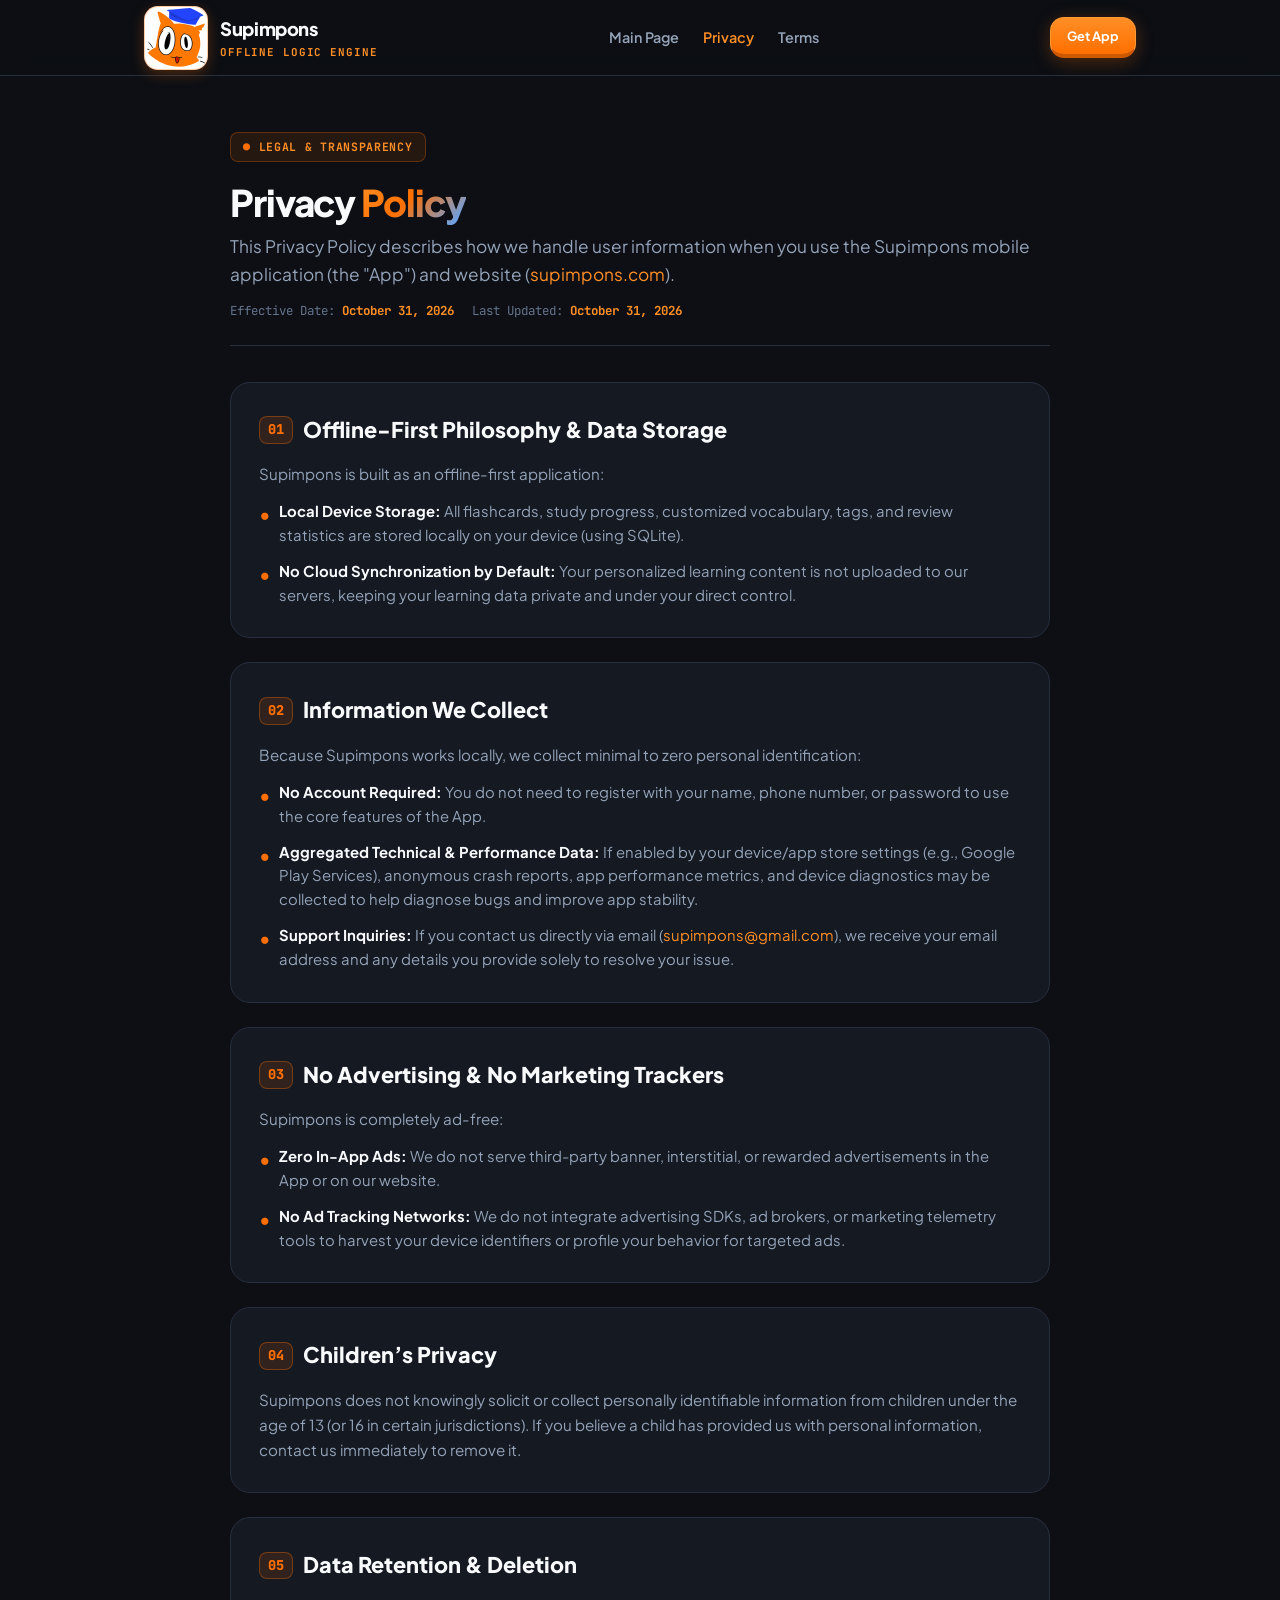
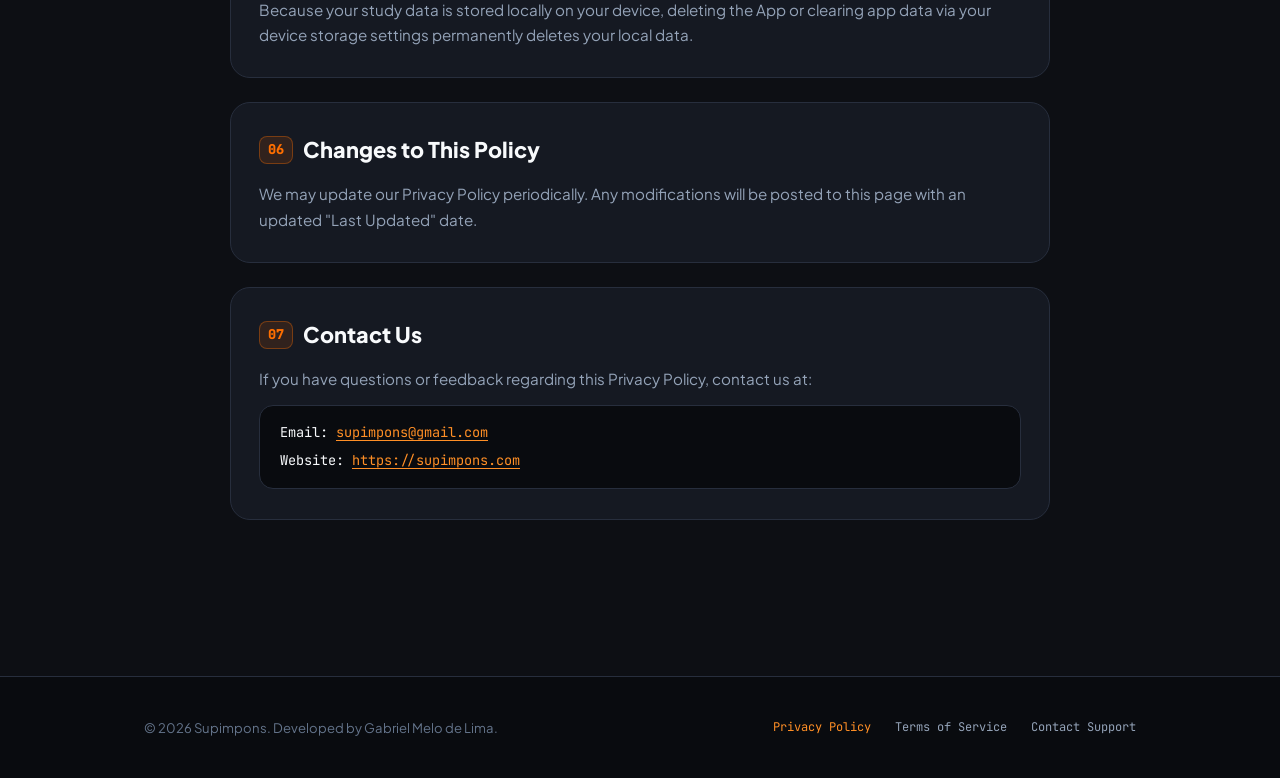
==== pages/privacy.html @ aca372c7 "home + privacy + pages" ====
<!doctype html>
<html lang="en">
  <head>
    <meta charset="UTF-8" />
    <meta name="viewport" content="width=device-width, initial-scale=1.0" />
    <title>Privacy Policy — Supimpons</title>
    <meta
      name="description"
      content="Privacy Policy for the Supimpons offline-first language learning application and supimpons.com."
    />
    <link
      rel="icon"
      type="image/png"
      href="../img/logo_with_mascot_no_writing_transparent_background.png"
    />
    <link rel="preconnect" href="https://fonts.googleapis.com" />
    <link rel="preconnect" href="https://fonts.gstatic.com" crossorigin />
    <link
      href="https://fonts.googleapis.com/css2?family=JetBrains+Mono:wght@500;700&family=Plus+Jakarta+Sans:wght@500;600;700;800&display=swap"
      rel="stylesheet"
    />
    <link rel="stylesheet" href="../css/style.css" />
    <style>
      .legal-content {
        padding: 56px 0 72px 0;
        max-width: 820px;
        margin: 0 auto;
      }

      .legal-header {
        margin-bottom: 36px;
        padding-bottom: 24px;
        border-bottom: 1px solid var(--border-subtle);
      }

      .legal-dates {
        display: flex;
        gap: 18px;
        flex-wrap: wrap;
        margin-top: 12px;
        font-family: var(--font-mono);
        font-size: 0.78rem;
        color: var(--text-dim);
      }

      .legal-dates span strong {
        color: var(--brand-orange-light);
      }

      .legal-section {
        background: var(--bg-surface);
        border: 1px solid var(--border-subtle);
        border-radius: var(--radius-lg);
        padding: 30px 28px;
        margin-bottom: 24px;
      }

      .legal-section h2 {
        font-size: 1.35rem;
        font-weight: 800;
        color: var(--text-main);
        margin-bottom: 14px;
        display: flex;
        align-items: center;
        gap: 10px;
      }

      .legal-section h2 .sec-num {
        font-family: var(--font-mono);
        font-size: 0.85rem;
        color: var(--brand-orange);
        background: rgba(255, 111, 0, 0.12);
        border: 1px solid var(--border-orange);
        padding: 2px 8px;
        border-radius: var(--radius-sm);
      }

      .legal-section p {
        color: var(--text-muted);
        font-size: 0.95rem;
        line-height: 1.65;
        margin-bottom: 14px;
      }

      .legal-section p:last-child {
        margin-bottom: 0;
      }

      .legal-list {
        list-style: none;
        display: flex;
        flex-direction: column;
        gap: 12px;
        margin-top: 10px;
      }

      .legal-list li {
        position: relative;
        padding-left: 20px;
        color: var(--text-muted);
        font-size: 0.93rem;
        line-height: 1.6;
      }

      .legal-list li::before {
        content: "•";
        position: absolute;
        left: 0;
        top: 0;
        color: var(--brand-orange);
        font-weight: bold;
        font-size: 1.1rem;
      }

      .legal-list li strong {
        color: var(--text-main);
      }

      .contact-card {
        background: var(--bg-inset);
        border: 1px solid var(--border-subtle);
        border-radius: var(--radius-md);
        padding: 16px 20px;
        margin-top: 14px;
        font-family: var(--font-mono);
        font-size: 0.85rem;
      }

      .contact-card a {
        color: var(--brand-orange-light);
        text-decoration: underline;
        text-underline-offset: 3px;
      }
    </style>
  </head>
  <body>
    <!-- Top Navigation -->
    <header class="top-nav">
      <div class="site-container nav-wrapper">
        <a href="index.html" class="brand-pill">
          <div class="brand-glyph">
            <img
              src="../img/logo_with_mascot_no_writing_transparent_background.png"
              alt="Supimpons Mascot"
              class="brand-logo-img"
            />
          </div>
          <div class="brand-text-block">
            <span class="brand-name">Supimpons</span>
            <span class="brand-subtext">Offline Logic Engine</span>
          </div>
        </a>

        <nav class="nav-links">
          <a href="../index.html" class="nav-link">Main Page</a>
          <a
            href="privacy.html"
            class="nav-link"
            style="color: var(--brand-orange-light)"
            >Privacy</a
          >
          <a href="terms.html" class="nav-link">Terms</a>
        </nav>

        <a
          href="https://play.google.com/store/apps/details?id=com.gabriel.supimpons"
          target="_blank"
          rel="noopener noreferrer"
          class="btn-primary"
          style="padding: 8px 16px; font-size: 0.8rem"
        >
          Get App
        </a>
      </div>
    </header>

    <!-- Legal Body -->
    <main class="site-container">
      <article class="legal-content">
        <div class="legal-header">
          <div class="badge-headline"><span>●</span> Legal & Transparency</div>
          <h1 class="hero-title" style="font-size: 2.3rem; margin-bottom: 8px">
            Privacy <span class="gradient-text">Policy</span>
          </h1>
          <p class="hero-desc" style="margin-bottom: 0">
            This Privacy Policy describes how we handle user information when
            you use the Supimpons mobile application (the "App") and website (<a
              href="https://supimpons.com"
              style="color: var(--brand-orange-light)"
              >supimpons.com</a
            >).
          </p>
          <div class="legal-dates">
            <span>Effective Date: <strong>October 31, 2026</strong></span>
            <span>Last Updated: <strong>October 31, 2026</strong></span>
          </div>
        </div>

        <!-- Section 1 -->
        <section class="legal-section">
          <h2>
            <span class="sec-num">01</span> Offline-First Philosophy & Data
            Storage
          </h2>
          <p>Supimpons is built as an offline-first application:</p>
          <ul class="legal-list">
            <li>
              <strong>Local Device Storage:</strong> All flashcards, study
              progress, customized vocabulary, tags, and review statistics are
              stored locally on your device (using SQLite).
            </li>
            <li>
              <strong>No Cloud Synchronization by Default:</strong> Your
              personalized learning content is not uploaded to our servers,
              keeping your learning data private and under your direct control.
            </li>
          </ul>
        </section>

        <!-- Section 2 -->
        <section class="legal-section">
          <h2><span class="sec-num">02</span> Information We Collect</h2>
          <p>
            Because Supimpons works locally, we collect minimal to zero personal
            identification:
          </p>
          <ul class="legal-list">
            <li>
              <strong>No Account Required:</strong> You do not need to register
              with your name, phone number, or password to use the core features
              of the App.
            </li>
            <li>
              <strong>Aggregated Technical & Performance Data:</strong> If
              enabled by your device/app store settings (e.g., Google Play
              Services), anonymous crash reports, app performance metrics, and
              device diagnostics may be collected to help diagnose bugs and
              improve app stability.
            </li>
            <li>
              <strong>Support Inquiries:</strong> If you contact us directly via
              email (<a
                href="mailto:supimpons@gmail.com"
                style="color: var(--brand-orange-light)"
                >supimpons@gmail.com</a
              >), we receive your email address and any details you provide
              solely to resolve your issue.
            </li>
          </ul>
        </section>

        <!-- Section 3 -->
        <section class="legal-section">
          <h2>
            <span class="sec-num">03</span> No Advertising & No Marketing
            Trackers
          </h2>
          <p>Supimpons is completely ad-free:</p>
          <ul class="legal-list">
            <li>
              <strong>Zero In-App Ads:</strong> We do not serve third-party
              banner, interstitial, or rewarded advertisements in the App or on
              our website.
            </li>
            <li>
              <strong>No Ad Tracking Networks:</strong> We do not integrate
              advertising SDKs, ad brokers, or marketing telemetry tools to
              harvest your device identifiers or profile your behavior for
              targeted ads.
            </li>
          </ul>
        </section>

        <!-- Section 4 -->
        <section class="legal-section">
          <h2><span class="sec-num">04</span> Children’s Privacy</h2>
          <p>
            Supimpons does not knowingly solicit or collect personally
            identifiable information from children under the age of 13 (or 16 in
            certain jurisdictions). If you believe a child has provided us with
            personal information, contact us immediately to remove it.
          </p>
        </section>

        <!-- Section 5 -->
        <section class="legal-section">
          <h2><span class="sec-num">05</span> Data Retention & Deletion</h2>
          <p>
            Because your study data is stored locally on your device, deleting
            the App or clearing app data via your device storage settings
            permanently deletes your local data.
          </p>
        </section>

        <!-- Section 6 -->
        <section class="legal-section">
          <h2><span class="sec-num">06</span> Changes to This Policy</h2>
          <p>
            We may update our Privacy Policy periodically. Any modifications
            will be posted to this page with an updated "Last Updated" date.
          </p>
        </section>

        <!-- Section 7 -->
        <section class="legal-section">
          <h2><span class="sec-num">07</span> Contact Us</h2>
          <p>
            If you have questions or feedback regarding this Privacy Policy,
            contact us at:
          </p>
          <div class="contact-card">
            <div>
              Email:
              <a href="mailto:supimpons@gmail.com">supimpons@gmail.com</a>
            </div>
            <div style="margin-top: 6px">
              Website:
              <a
                href="https://supimpons.com"
                target="_blank"
                rel="noopener noreferrer"
                >https://supimpons.com</a
              >
            </div>
          </div>
        </section>
      </article>
    </main>

    <!-- Site Footer -->
    <footer class="site-footer">
      <div class="site-container footer-content">
        <div class="footer-copy">
          © 2026 Supimpons. Developed by Gabriel Melo de Lima.
        </div>
        <nav class="footer-nav">
          <a href="privacy.html" style="color: var(--brand-orange-light)"
            >Privacy Policy</a
          >
          <a href="terms.html">Terms of Service</a>
          <a href="mailto:supimpons@gmail.com">Contact Support</a>
        </nav>
      </div>
    </footer>
  </body>
</html>
---- css/style.css ----
/* ==========================================================================
   Supimpons Theme Engine — Mascot Orange Edition
   Palette inspired by the Supimpons Cat & Cap logo:
   - Primary Accent: Electric Warm Orange (#ff6f00, #ff8800)
   - Secondary Accent: Royal Academic Blue (#2563eb, #3b82f6)
   - Dark Warm Canvas: #0f1115 / #171a22 with subtle amber/orange undertones
   ========================================================================== */
/* Enable smooth scrolling across the entire document */
html {
  scroll-behavior: smooth;
}

/* Offset anchor landing spots so the fixed header doesn't cover section titles */
#modules,
#architecture {
  scroll-margin-top: 85px;
}
:root {
  /* Canvas & Card Surfaces */
  --bg-canvas: #0d0f14;
  --bg-surface: #151922;
  --bg-surface-elevated: #1d222e;
  --bg-inset: #090b0f;

  /* Borders */
  --border-subtle: #272e3d;
  --border-accent: #3a455a;
  --border-orange: rgba(255, 111, 0, 0.35);

  /* Typography */
  --text-main: #f8fafc;
  --text-muted: #94a3b8;
  --text-dim: #64748b;

  /* Mascot Brand Palette */
  --brand-orange: #ff6f00;
  --brand-orange-light: #ff8f26;
  --brand-orange-dark: #cc5800;
  --brand-orange-glow: rgba(255, 111, 0, 0.28);

  /* Academic Cap Royal Blue Accent */
  --brand-cap-blue: #2563eb;
  --brand-cap-blue-light: #3b82f6;

  /* Functional Status Accents */
  --accent-teal: #10b981;
  --accent-amber: #fbbf24;
  --accent-rose: #f43f5e;

  /* System Fonts */
  --font-display: "Plus Jakarta Sans", system-ui, -apple-system, sans-serif;
  --font-mono: "JetBrains Mono", monospace;

  /* Border Radii */
  --radius-sm: 8px;
  --radius-md: 14px;
  --radius-lg: 20px;
  --radius-xl: 26px;
}

* {
  box-sizing: border-box;
  margin: 0;
  padding: 0;
}

body {
  background-color: var(--bg-canvas);
  color: var(--text-main);
  font-family: var(--font-display);
  font-size: 16px;
  line-height: 1.6;
  -webkit-font-smoothing: antialiased;
}

a {
  color: inherit;
  text-decoration: none;
}

.site-container {
  max-width: 1040px;
  margin: 0 auto;
  padding: 0 24px;
}

/* --------------------------------------------------------------------------
   Top Navigation
   -------------------------------------------------------------------------- */
.top-nav {
  position: sticky;
  top: 0;
  z-index: 100;
  background: rgba(13, 15, 20, 0.92);
  backdrop-filter: blur(12px);
  border-bottom: 1px solid var(--border-subtle);
}

.nav-wrapper {
  height: 75px;
  display: flex;
  align-items: center;
  justify-content: space-between;
}

.brand-pill {
  display: flex;
  align-items: center;
  gap: 12px;
}

/* Logo Image Container */
.brand-glyph {
  width: 4rem;
  height: 4rem;
  border-radius: var(--radius-md);
  background-color: white;
  border: 1px solid var(--border-orange);
  display: grid;
  place-items: center;
  box-shadow: 0 4px 14px var(--brand-orange-glow);
  overflow: hidden;
}

.brand-logo-img {
  width: 4rem;
  height: 4rem;
  object-fit: contain;
}

.brand-text-block {
  display: flex;
  flex-direction: column;
}

.brand-name {
  font-weight: 800;
  font-size: 1.15rem;
  letter-spacing: -0.02em;
}

.brand-subtext {
  font-family: var(--font-mono);
  font-size: 0.68rem;
  font-weight: 700;
  color: var(--brand-orange-light);
  letter-spacing: 0.08em;
  text-transform: uppercase;
}

.nav-links {
  display: flex;
  align-items: center;
  gap: 24px;
}

.nav-link {
  font-size: 0.9rem;
  font-weight: 600;
  color: var(--text-muted);
  transition: color 0.15s ease;
}

.nav-link:hover {
  color: var(--brand-orange-light);
}

.app-chip {
  display: inline-flex;
  align-items: center;
  gap: 6px;
  padding: 6px 14px;
  border-radius: 999px;
  background: var(--bg-surface);
  border: 1px solid var(--border-subtle);
  font-family: var(--font-mono);
  font-size: 0.75rem;
  font-weight: 600;
}

.chip-dot {
  width: 7px;
  height: 7px;
  border-radius: 50%;
  background-color: var(--accent-teal);
  box-shadow: 0 0 8px var(--accent-teal);
}

/* --------------------------------------------------------------------------
   Hero Section
   -------------------------------------------------------------------------- */
.hero-section {
  padding: 64px 0 48px 0;
  display: grid;
  grid-template-columns: 1.15fr 0.85fr;
  gap: 48px;
  align-items: center;
}

.badge-headline {
  display: inline-flex;
  align-items: center;
  gap: 8px;
  padding: 5px 12px;
  border-radius: var(--radius-sm);
  background: rgba(255, 111, 0, 0.1);
  border: 1px solid rgba(255, 111, 0, 0.28);
  color: var(--brand-orange-light);
  font-family: var(--font-mono);
  font-size: 0.72rem;
  font-weight: 700;
  text-transform: uppercase;
  letter-spacing: 0.06em;
  margin-bottom: 20px;
}

.badge-headline span {
  color: var(--brand-orange);
}

.hero-title {
  font-size: 2.85rem;
  font-weight: 800;
  line-height: 1.12;
  letter-spacing: -0.03em;
  margin-bottom: 20px;
}

/* Orange gradient with blue cap complement */
.hero-title .gradient-text {
  background: linear-gradient(135deg, #ff8f26, #ff6f00 45%, #60a5fa 95%);
  -webkit-background-clip: text;
  -webkit-text-fill-color: transparent;
}

.hero-desc {
  font-size: 1.08rem;
  color: var(--text-muted);
  line-height: 1.65;
  margin-bottom: 32px;
}

.cta-row {
  display: flex;
  align-items: center;
  gap: 14px;
}

/* Primary Button in Mascot Orange */
.btn-primary {
  display: inline-flex;
  align-items: center;
  gap: 10px;
  padding: 14px 28px;
  border-radius: var(--radius-md);
  background: linear-gradient(
    180deg,
    var(--brand-orange-light),
    var(--brand-orange)
  );
  border: 1px solid #ff9933;
  border-bottom: 4px solid var(--brand-orange-dark);
  color: #ffffff;
  font-weight: 700;
  font-size: 0.95rem;
  box-shadow: 0 4px 18px var(--brand-orange-glow);
  transition: all 0.12s ease;
  cursor: pointer;
}

.btn-primary:active {
  transform: translateY(2px);
  border-bottom-width: 2px;
}

.btn-secondary {
  display: inline-flex;
  align-items: center;
  padding: 14px 22px;
  border-radius: var(--radius-md);
  background: var(--bg-surface);
  border: 1px solid var(--border-subtle);
  border-bottom: 4px solid var(--border-subtle);
  color: var(--text-main);
  font-weight: 700;
  font-size: 0.95rem;
  transition: all 0.12s ease;
}

.btn-secondary:hover {
  background: var(--bg-surface-elevated);
  border-color: var(--border-accent);
}

.btn-secondary:active {
  transform: translateY(2px);
  border-bottom-width: 2px;
}

/* --------------------------------------------------------------------------
   App Preview Card
   -------------------------------------------------------------------------- */
.app-frame {
  background: var(--bg-surface);
  border: 1px solid var(--border-subtle);
  border-radius: var(--radius-xl);
  padding: 24px;
  box-shadow:
    0 20px 45px rgba(0, 0, 0, 0.6),
    0 0 30px rgba(255, 111, 0, 0.08);
}

.app-frame-bar {
  display: flex;
  justify-content: space-between;
  align-items: center;
  padding-bottom: 16px;
  border-bottom: 1px solid var(--border-subtle);
  margin-bottom: 18px;
}

.app-frame-title {
  font-family: var(--font-mono);
  font-size: 0.78rem;
  font-weight: 700;
  color: var(--text-main);
  letter-spacing: 0.08em;
  text-transform: uppercase;
}

.app-frame-coins {
  font-family: var(--font-mono);
  font-size: 0.8rem;
  font-weight: 700;
  color: var(--accent-amber);
}

.app-canvas-inset {
  background: var(--bg-inset);
  border: 1px solid var(--border-subtle);
  border-radius: var(--radius-lg);
  padding: 20px;
  margin-bottom: 18px;
}

.canvas-meta-row {
  display: flex;
  justify-content: space-between;
  align-items: center;
  font-family: var(--font-mono);
  font-size: 0.72rem;
  color: var(--text-dim);
  margin-bottom: 12px;
}

.prompt-box {
  margin-bottom: 18px;
}

.prompt-category {
  font-family: var(--font-mono);
  font-size: 0.68rem;
  font-weight: 700;
  text-transform: uppercase;
  color: var(--brand-orange-light);
  letter-spacing: 0.1em;
  display: block;
  margin-bottom: 4px;
}

.prompt-japanese {
  font-size: 1.4rem;
  font-weight: 700;
  color: #ffffff;
  line-height: 1.4;
  margin-bottom: 4px;
}

.prompt-reading {
  font-size: 0.82rem;
  color: var(--text-muted);
  font-family: var(--font-mono);
}

/* Assembly Blocks & Interactive Tiles */
.blocks-label {
  font-family: var(--font-mono);
  font-size: 0.65rem;
  text-transform: uppercase;
  letter-spacing: 0.08em;
  color: var(--text-dim);
  margin-bottom: 8px;
}

.block-tiles-tray {
  display: flex;
  flex-wrap: wrap;
  gap: 8px;
}

.puzzle-block {
  display: inline-flex;
  align-items: center;
  padding: 8px 14px;
  background: var(--bg-surface-elevated);
  border: 1px solid var(--border-accent);
  border-bottom: 3px solid #141822;
  border-radius: var(--radius-sm);
  font-family: var(--font-mono);
  font-size: 0.82rem;
  font-weight: 600;
  color: #e2e8f0;
}

.puzzle-block.selected {
  background: rgba(255, 111, 0, 0.18);
  border-color: var(--brand-orange);
  color: #ffb066;
}

.puzzle-block.dotdash {
  background: rgba(37, 99, 235, 0.18);
  border-color: var(--brand-cap-blue-light);
  color: #93c5fd;
}

.app-frame-footer {
  display: flex;
  flex-direction: column;
  gap: 0.6rem;
  justify-content: space-between;
  align-items: center;
}

/* Flag Selector Group */
.flag-group {
  display: flex;
  flex-wrap: wrap;
  gap: 6px;
  align-items: center;
}

.flag-chip {
  display: inline-flex;
  align-items: center;
  gap: 6px;
  padding: 4px 10px;
  border-radius: var(--radius-sm);
  background: var(--bg-surface-elevated);
  border: 1px solid var(--border-subtle);
  font-family: var(--font-mono);
  font-size: 0.72rem;
  font-weight: 700;
  color: var(--text-muted);
  line-height: 1;
}

.flag-chip.active {
  background: var(--brand-orange);
  border-color: var(--brand-orange-light);
  color: #ffffff;
}

.flag-icon {
  width: 14px;
  height: 14px;
  flex-shrink: 0;
  display: block;
}

/* --------------------------------------------------------------------------
   Three Pillars Section
   -------------------------------------------------------------------------- */
.section-wrapper {
  padding: 64px 0;
  border-top: 1px solid var(--border-subtle);
}

.section-lead {
  text-align: center;
  max-width: 620px;
  margin: 0 auto 48px auto;
}

.section-pretitle {
  font-family: var(--font-mono);
  font-size: 0.75rem;
  font-weight: 700;
  color: var(--brand-orange);
  text-transform: uppercase;
  letter-spacing: 0.12em;
  margin-bottom: 8px;
}

.section-heading {
  font-size: 2rem;
  font-weight: 800;
  letter-spacing: -0.02em;
  margin-bottom: 12px;
}

.section-subtext {
  color: var(--text-muted);
  font-size: 0.98rem;
}

.modules-grid {
  display: grid;
  grid-template-columns: repeat(3, 1fr);
  gap: 20px;
}

.module-card {
  background: var(--bg-surface);
  border: 1px solid var(--border-subtle);
  border-radius: var(--radius-lg);
  padding: 28px 22px;
  display: flex;
  flex-direction: column;
  transition:
    transform 0.15s ease,
    border-color 0.15s ease;
}

.module-card:hover {
  transform: translateY(-3px);
  border-color: var(--brand-orange-light);
}

.card-top {
  display: flex;
  justify-content: space-between;
  align-items: center;
  margin-bottom: 16px;
}

.module-icon-box {
  width: 44px;
  height: 44px;
  border-radius: var(--radius-md);
  display: grid;
  place-items: center;
  font-size: 1.35rem;
}

.icon-orange {
  background: rgba(255, 111, 0, 0.15);
  color: var(--brand-orange-light);
}
.icon-blue {
  background: rgba(37, 99, 235, 0.15);
  color: #60a5fa;
}
.icon-teal {
  background: rgba(16, 185, 129, 0.15);
  color: #34d399;
}

.module-tag {
  font-family: var(--font-mono);
  font-size: 0.65rem;
  font-weight: 700;
  padding: 3px 8px;
  border-radius: 999px;
  border: 1px solid var(--border-subtle);
  color: var(--text-muted);
}

.module-title {
  font-size: 1.25rem;
  font-weight: 700;
  margin-bottom: 8px;
}

.module-summary {
  font-size: 0.88rem;
  color: var(--text-muted);
  line-height: 1.55;
  margin-bottom: 18px;
  flex-grow: 1;
}

.module-features-list {
  list-style: none;
  border-top: 1px dashed var(--border-subtle);
  padding-top: 14px;
  display: flex;
  flex-direction: column;
  gap: 8px;
}

.module-features-list li {
  font-family: var(--font-mono);
  font-size: 0.72rem;
  color: var(--text-dim);
  display: flex;
  align-items: center;
  gap: 6px;
}

.module-features-list li strong {
  color: var(--text-main);
}

/* --------------------------------------------------------------------------
   Hardware / Offline Architecture Card
   -------------------------------------------------------------------------- */
.arch-card {
  background: linear-gradient(135deg, #131720, #191f2c);
  border: 1px solid var(--border-accent);
  border-radius: var(--radius-xl);
  padding: 36px 40px;
  display: grid;
  grid-template-columns: 1.2fr 0.8fr;
  gap: 32px;
  align-items: center;
  margin-top: 40px;
}

.arch-title {
  font-size: 1.5rem;
  font-weight: 800;
  margin-bottom: 10px;
}

.arch-text {
  font-size: 0.92rem;
  color: var(--text-muted);
  line-height: 1.6;
}

.arch-badges {
  display: flex;
  flex-wrap: wrap;
  gap: 8px;
}

.arch-badge-item {
  font-family: var(--font-mono);
  font-size: 0.72rem;
  font-weight: 600;
  padding: 6px 12px;
  background: var(--bg-inset);
  border: 1px solid var(--border-subtle);
  border-radius: var(--radius-sm);
  color: var(--brand-orange-light);
}

/* --------------------------------------------------------------------------
   Global Footer
   -------------------------------------------------------------------------- */
.site-footer {
  border-top: 1px solid var(--border-subtle);
  background: var(--bg-inset);
  padding: 40px 0;
  margin-top: 60px;
}

.footer-content {
  display: flex;
  justify-content: space-between;
  align-items: center;
  flex-wrap: wrap;
  gap: 20px;
}

.footer-copy {
  font-size: 0.82rem;
  color: var(--text-dim);
}

.footer-nav {
  display: flex;
  align-items: center;
  gap: 24px;
}

.footer-nav a {
  font-family: var(--font-mono);
  font-size: 0.75rem;
  color: var(--text-muted);
  transition: color 0.15s ease;
}

.footer-nav a:hover {
  color: var(--brand-orange-light);
}

/* --------------------------------------------------------------------------
   Responsive Rules
   -------------------------------------------------------------------------- */
@media (max-width: 900px) {
  .hero-section {
    grid-template-columns: 1fr;
    gap: 36px;
  }
  .modules-grid {
    grid-template-columns: 1fr;
  }
  .arch-card {
    grid-template-columns: 1fr;
    padding: 28px 24px;
  }
}

@media (max-width: 600px) {
  .hero-title {
    font-size: 2.15rem;
  }
  .cta-row {
    flex-direction: column;
    align-items: stretch;
  }
  .nav-links {
    display: none;
  }
  .footer-content {
    flex-direction: column;
    align-items: flex-start;
  }
}
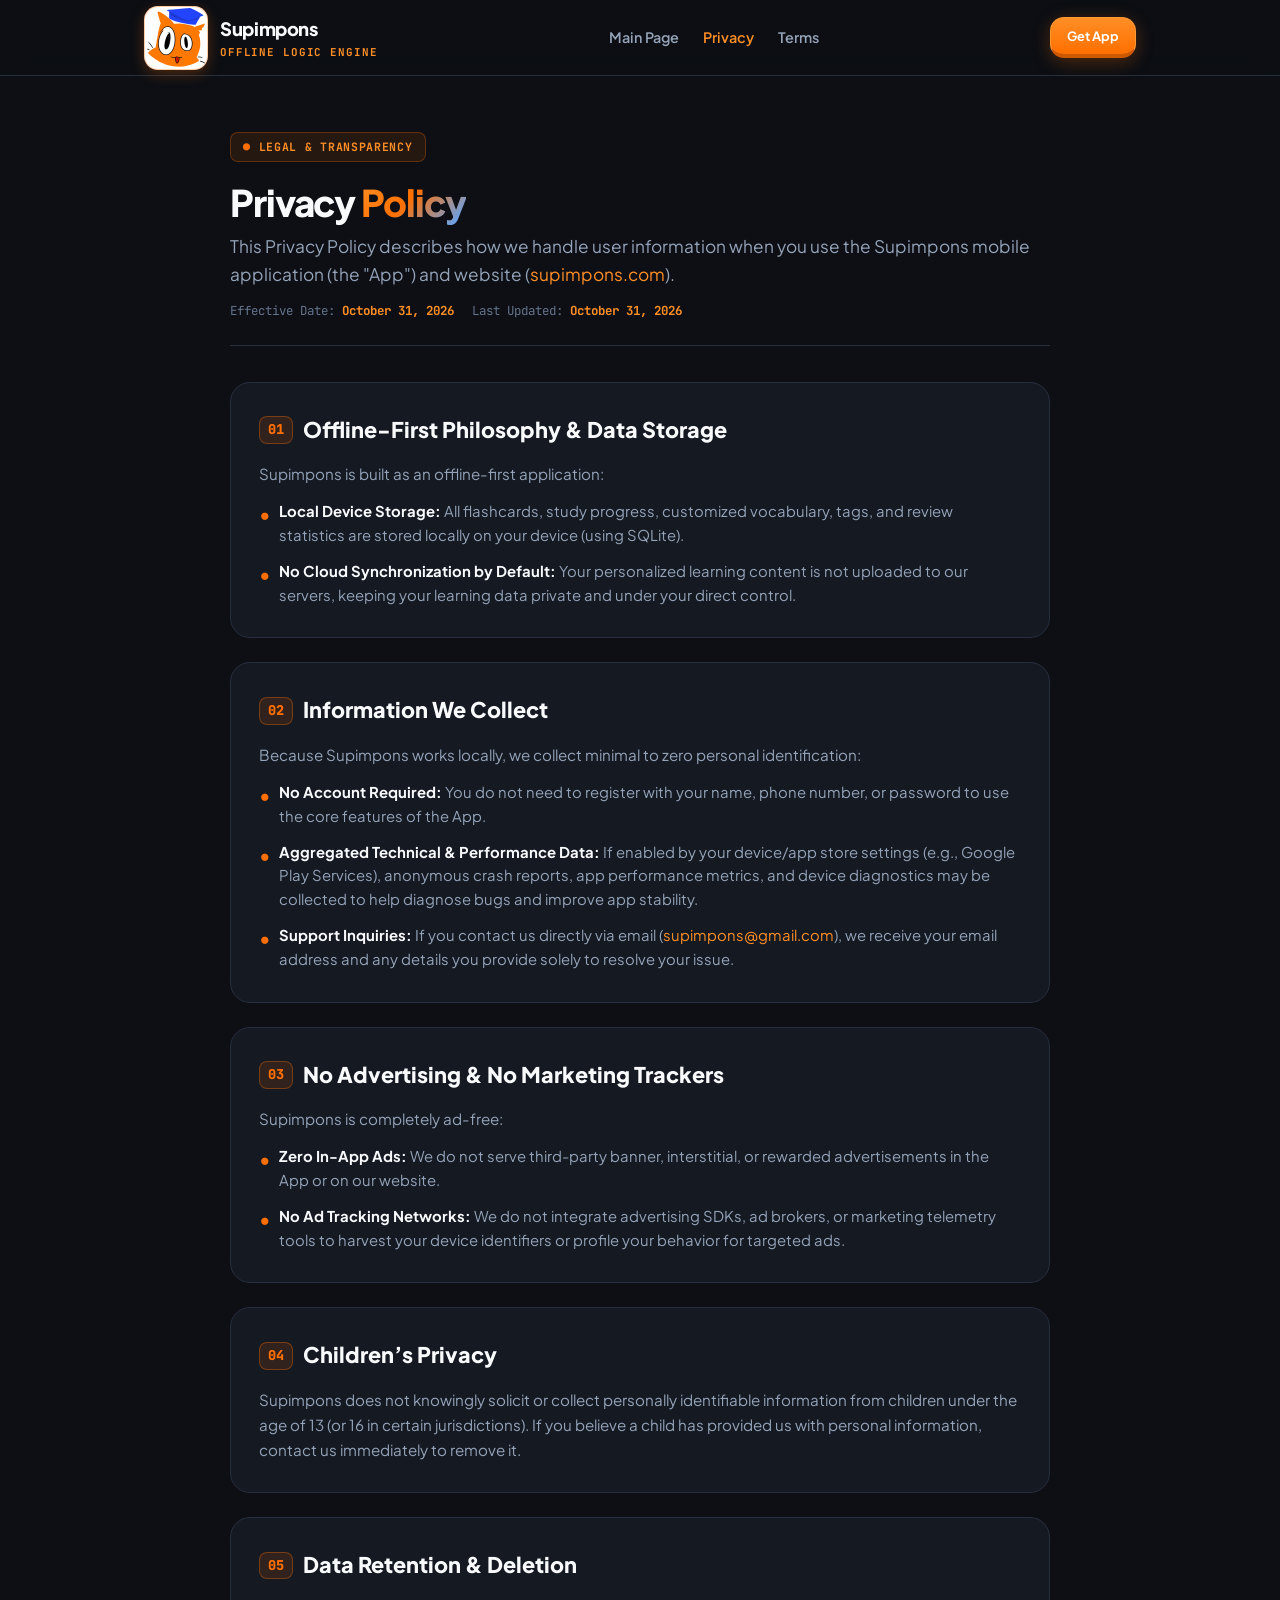
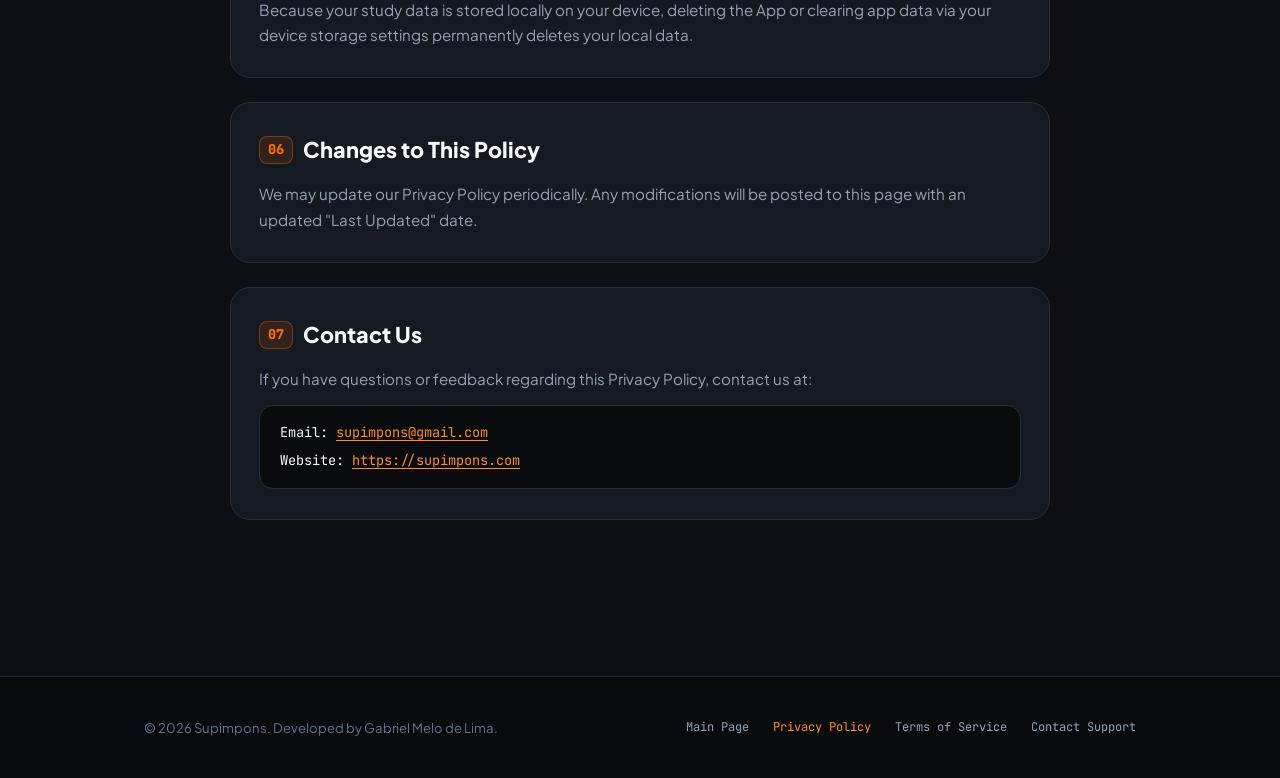
==== commit 3955cd83: "proper linking to terms/privacy/main page from footer" ====
--- a/pages/privacy.html
+++ b/pages/privacy.html
@@ -334,6 +334,7 @@
           © 2026 Supimpons. Developed by Gabriel Melo de Lima.
         </div>
         <nav class="footer-nav">
+          <a href="../index.html">Main Page</a>
           <a href="privacy.html" style="color: var(--brand-orange-light)"
             >Privacy Policy</a
           >
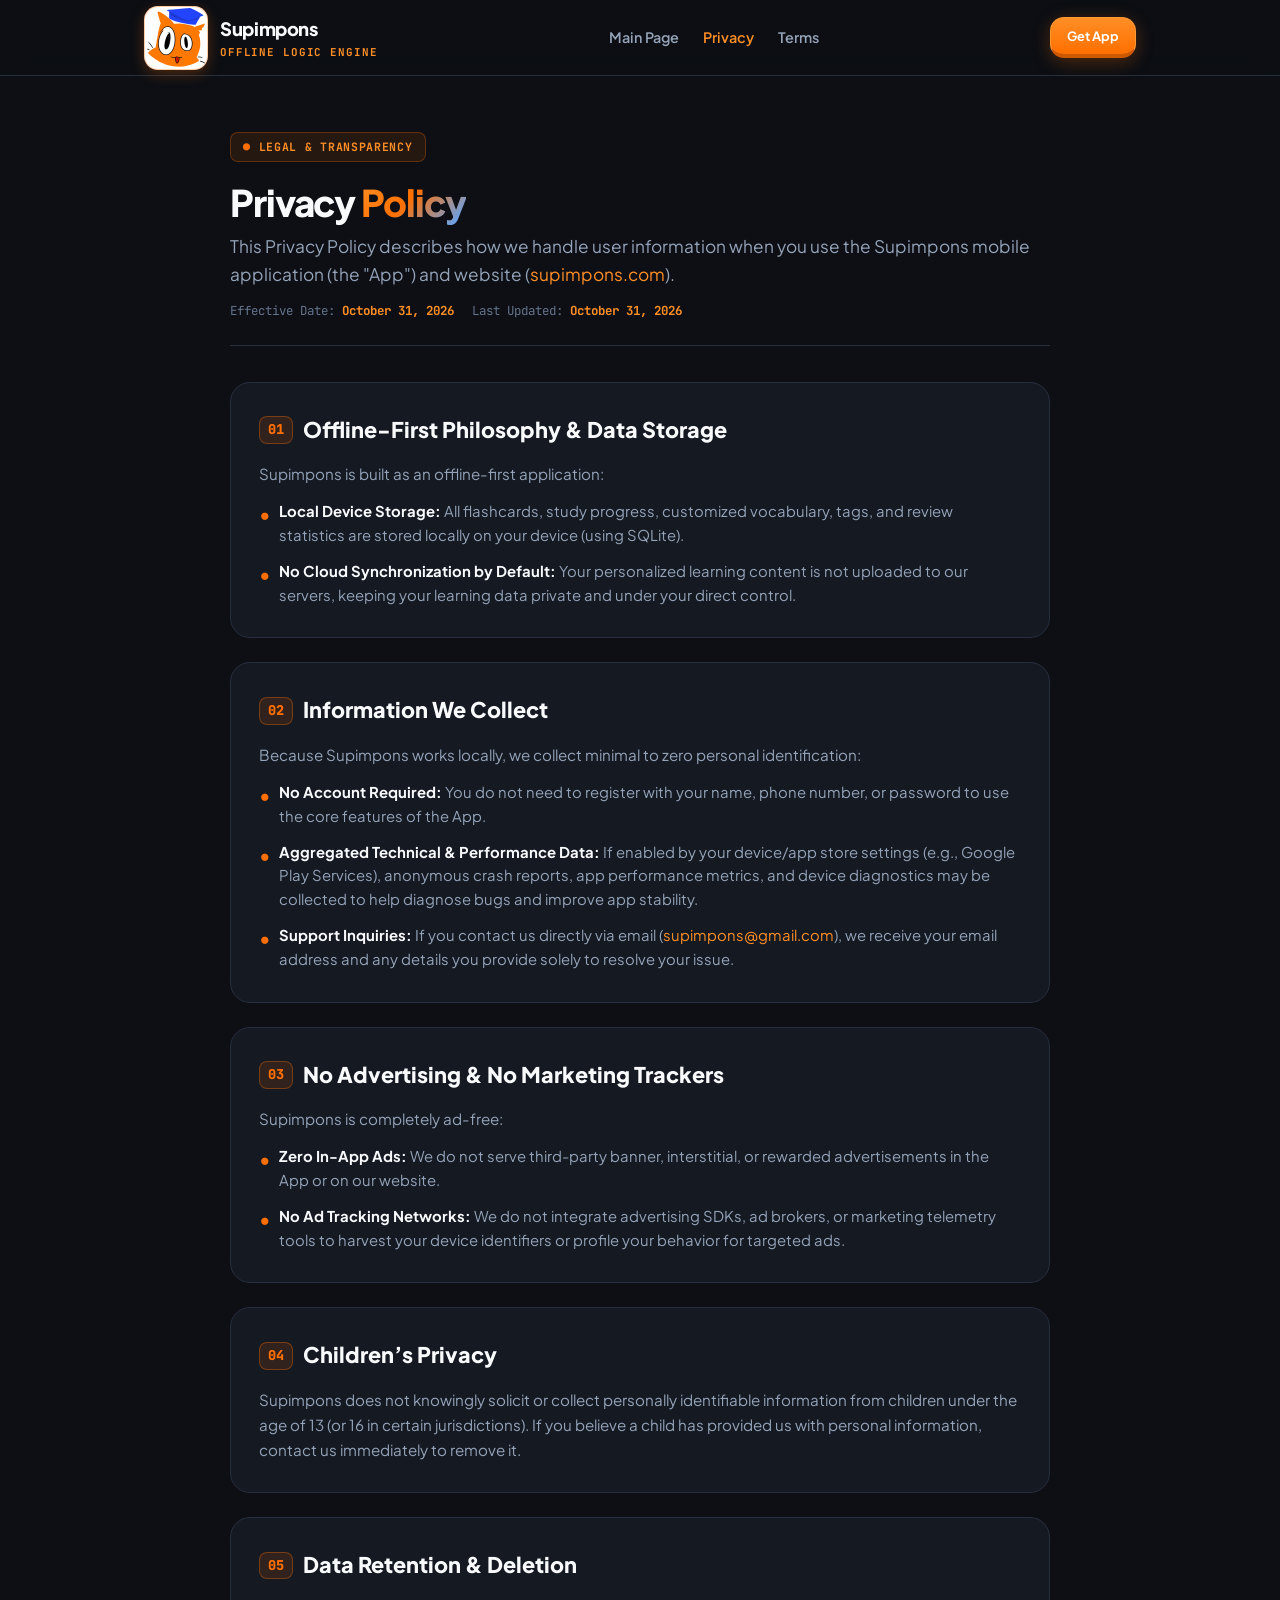
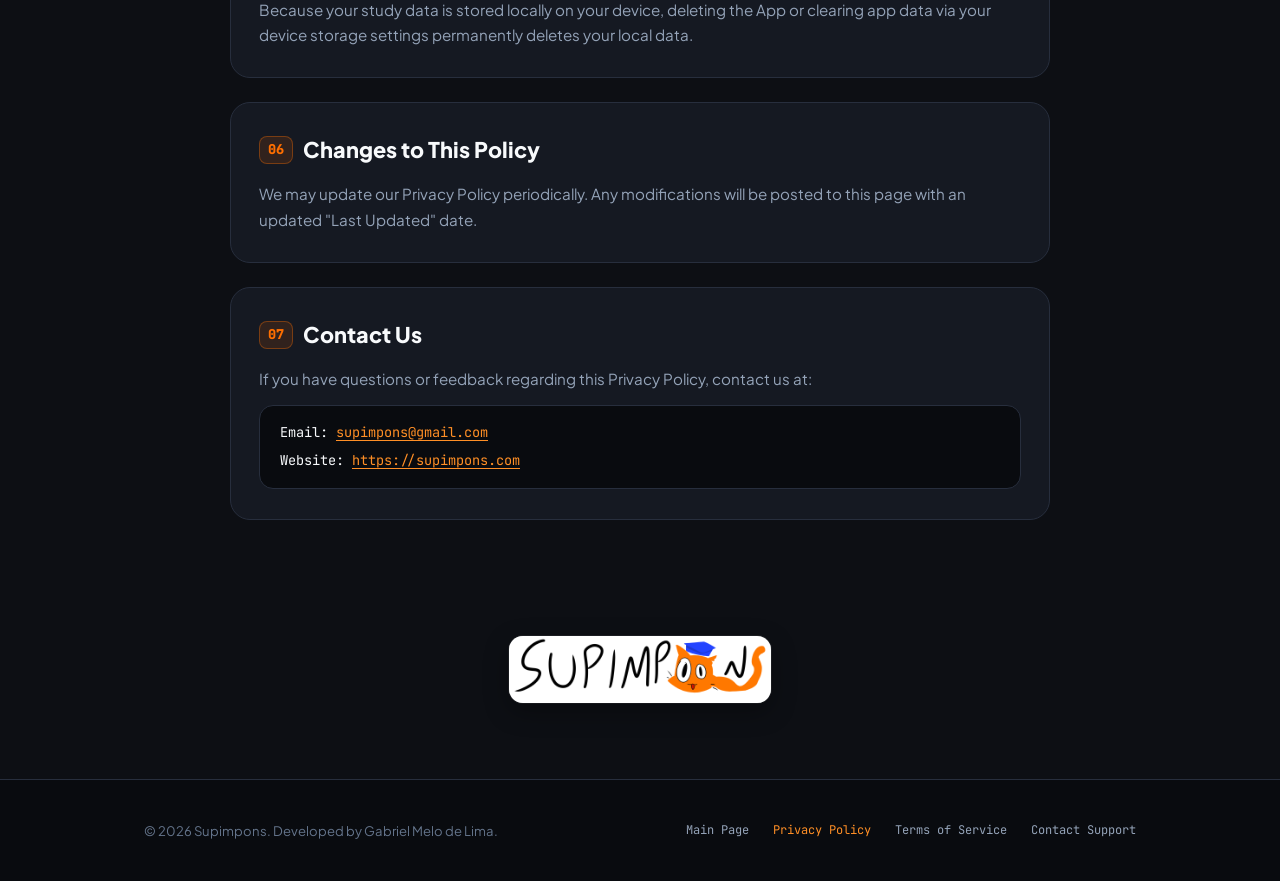
==== commit 977bb169: "supimpons handwritten logo with cat in it all pages" ====
--- a/pages/privacy.html
+++ b/pages/privacy.html
@@ -327,6 +327,20 @@
       </article>
     </main>
 
+    <!-- Handwritten Logo Showcase -->
+    <aside
+      class="site-container brand-showcase-section"
+      aria-label="Brand signature"
+    >
+      <div class="brand-handwriting-card">
+        <img
+          src="../img/logo_mascot_&_handwriting_transparent_background.png"
+          alt="Supimpons handwritten logo"
+          class="brand-handwriting-img"
+        />
+      </div>
+    </aside>
+
     <!-- Site Footer -->
     <footer class="site-footer">
       <div class="site-container footer-content">
--- a/css/style.css
+++ b/css/style.css
@@ -644,6 +644,47 @@
   border: 1px solid var(--border-subtle);
   border-radius: var(--radius-sm);
   color: var(--brand-orange-light);
+}
+
+/* --------------------------------------------------------------------------
+   Pre-Footer Signature / Handwritten Logo Badge
+   -------------------------------------------------------------------------- */
+.brand-showcase-section {
+  display: flex;
+  justify-content: center;
+  align-items: center;
+  padding: 20px 0 16px 0;
+}
+
+.brand-handwriting-card {
+  background-color: #ffffff;
+  border-radius: var(--radius-md); /* 14px gentle rounded corner */
+  display: inline-flex;
+  align-items: center;
+  justify-content: center;
+  box-shadow:
+    0 8px 24px rgba(0, 0, 0, 0.35),
+    0 0 1px rgba(255, 255, 255, 0.8);
+  border: 1px solid rgba(255, 255, 255, 0.9);
+  transition:
+    transform 0.2s ease,
+    box-shadow 0.2s ease;
+}
+
+.brand-handwriting-card:hover {
+  transform: translateY(-2px);
+  box-shadow:
+    0 12px 28px rgba(0, 0, 0, 0.45),
+    0 0 20px var(--brand-orange-glow);
+}
+
+.brand-handwriting-img {
+  max-width: 260px;
+  max-height: 85px;
+  width: auto;
+  height: auto;
+  object-fit: contain;
+  display: block;
 }
 
 /* --------------------------------------------------------------------------
